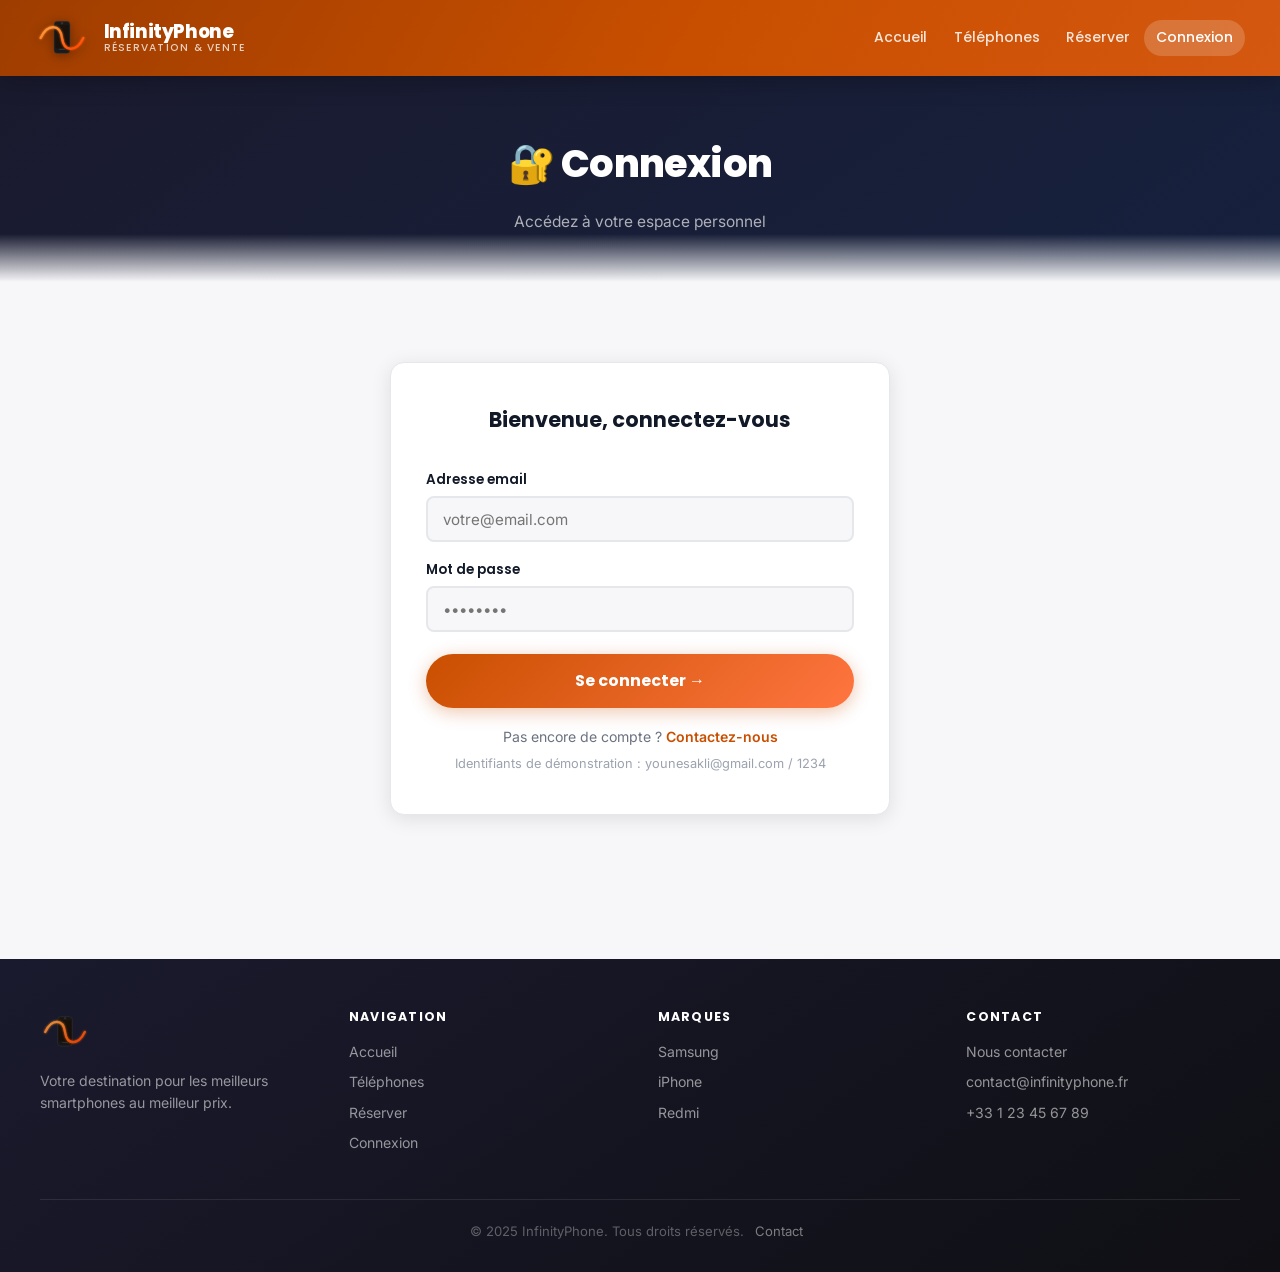
==== login.html @ a57cc5e4 "Add files via upload" ====
<!DOCTYPE html>
<html lang="fr">
<head>
  <meta charset="UTF-8" />
  <meta name="viewport" content="width=device-width, initial-scale=1.0"/>
  <title>Connexion — InfinityPhone</title>
  <link rel="stylesheet" href="styles.css">
</head>
<body>

  <!-- ===== HEADER ===== -->
  <header id="main-header">
    <div class="header-left">
      <a href="index.html"><img src="logo.svg" alt="InfinityPhone Logo" class="logo"></a>
      <div class="site-name">
        InfinityPhone
        <span>Réservation &amp; Vente</span>
      </div>
    </div>
    <nav id="main-nav">
      <a href="index.html">Accueil</a>
      <a href="telephones.html">Téléphones</a>
      <a href="reservation.html">Réserver</a>
      <a href="login.html" class="active">Connexion</a>
    </nav>
  </header>

  <!-- ===== PAGE BANNER ===== -->
  <div class="page-banner">
    <h1>🔐 Connexion</h1>
    <p>Accédez à votre espace personnel</p>
  </div>

  <!-- ===== MAIN ===== -->
  <main>
    <div class="form-wrapper">
      <h2 style="font-family:'Poppins',sans-serif;font-size:1.3rem;font-weight:700;text-align:center;margin:0 0 1.5em;color:#111827;">
        Bienvenue, connectez-vous
      </h2>

      <form id="login-form">
        <label for="email">Adresse email</label>
        <input type="email" id="email" name="email"
               placeholder="votre@email.com" required>

        <label for="password">Mot de passe</label>
        <input type="password" id="password" name="password"
               placeholder="••••••••" required>

        <button type="submit">Se connecter →</button>
      </form>

      <p class="form-note">
        Pas encore de compte ?
        <a href="contact.html">Contactez-nous</a>
      </p>
      <p class="form-note" style="margin-top:0.4em;font-size:0.8rem;color:#9ca3af;">
        Identifiants de démonstration : younesakli@gmail.com / 1234
      </p>
    </div>
  </main>

  <!-- ===== FOOTER ===== -->
  <footer>
    <div class="footer-inner">
      <div class="footer-col">
        <img src="logo.svg" alt="Logo" class="footer-logo">
        <p class="footer-tagline">Votre destination pour les meilleurs smartphones au meilleur prix.</p>
      </div>
      <div class="footer-col">
        <h4>Navigation</h4>
        <a href="index.html">Accueil</a>
        <a href="telephones.html">Téléphones</a>
        <a href="reservation.html">Réserver</a>
        <a href="login.html">Connexion</a>
      </div>
      <div class="footer-col">
        <h4>Marques</h4>
        <a href="telephones.html#samsung">Samsung</a>
        <a href="telephones.html#iphone">iPhone</a>
        <a href="telephones.html#redmi">Redmi</a>
      </div>
      <div class="footer-col">
        <h4>Contact</h4>
        <a href="contact.html">Nous contacter</a>
        <p>contact@infinityphone.fr</p>
        <p>+33 1 23 45 67 89</p>
      </div>
    </div>
    <div class="footer-bottom">
      <span>© 2025 InfinityPhone. Tous droits réservés.</span>
      <a href="contact.html">Contact</a>
    </div>
  </footer>

  <script src="script.js" defer></script>
</body>
</html>
---- styles.css ----
/* ===================================================
   InfinityPhone — Design System
   =================================================== */
@import url('https://fonts.googleapis.com/css2?family=Poppins:wght@400;500;600;700;800&family=Inter:wght@400;500&display=swap');

/* ===== RESET & VARIABLES ===== */
*, *::before, *::after { box-sizing: border-box; margin: 0; padding: 0; }

:root {
  --primary:        #c94f00;
  --primary-light:  #ff7540;
  --primary-dark:   #8a3200;
  --dark:           #0f0f14;
  --navy:           #1a1a2e;
  --surface:        #ffffff;
  --surface-alt:    #f7f7f9;
  --border:         #e5e7eb;
  --text:           #111827;
  --text-muted:     #6b7280;
  --shadow-sm:      0 1px 4px rgba(0,0,0,0.07);
  --shadow:         0 4px 20px rgba(0,0,0,0.10);
  --shadow-lift:    0 12px 40px rgba(201,79,0,0.22);
  --radius:         14px;
  --radius-sm:      8px;
  --ease:           cubic-bezier(0.4,0,0.2,1);
  --transition:     0.28s var(--ease);
  --header-h:       76px;
  --font-display:   'Poppins', Arial, sans-serif;
  --font-body:      'Inter', Arial, sans-serif;
}

body {
  font-family: var(--font-body);
  background: var(--surface-alt);
  color: var(--text);
  line-height: 1.65;
  -webkit-font-smoothing: antialiased;
}

a { text-decoration: none; color: inherit; }
img { display: block; }

/* ===== HEADER ===== */
header {
  background: linear-gradient(120deg, #9e3d00 0%, var(--primary) 55%, #d45810 100%);
  color: white;
  height: var(--header-h);
  padding: 0 2.2em;
  display: flex;
  align-items: center;
  justify-content: space-between;
  position: sticky;
  top: 0;
  z-index: 200;
  box-shadow: 0 3px 24px rgba(0,0,0,0.28);
  transition: height var(--transition), box-shadow var(--transition);
}

header.scrolled {
  height: 62px;
  box-shadow: 0 5px 32px rgba(0,0,0,0.38);
}

.header-left {
  display: flex;
  align-items: center;
  gap: 0.9em;
}

.logo {
  height: 54px;
  width: auto;
  filter: drop-shadow(0 2px 6px rgba(0,0,0,0.35));
  transition: transform var(--transition);
  flex-shrink: 0;
}
.logo:hover { transform: scale(1.06) rotate(-2deg); }

.site-name {
  font-family: var(--font-display);
  font-size: 1.15rem;
  font-weight: 800;
  letter-spacing: -0.4px;
  color: white;
  line-height: 1.1;
  display: none;
}
.site-name span { display: block; font-size: 0.65rem; font-weight: 500; letter-spacing: 0.12em; text-transform: uppercase; opacity: 0.75; }

@media (min-width: 640px) { .site-name { display: block; } }

nav {
  display: flex;
  align-items: center;
  gap: 0.15em;
  flex-wrap: nowrap;
}

nav a {
  color: rgba(255,255,255,0.85);
  padding: 0.46em 0.85em;
  border-radius: 50px;
  font-family: var(--font-display);
  font-size: 0.875rem;
  font-weight: 500;
  transition: background var(--transition), color var(--transition);
  white-space: nowrap;
}

nav a:hover, nav a.active {
  background: rgba(255,255,255,0.18);
  color: white;
}

.user-greeting {
  font-family: var(--font-display);
  font-size: 0.78rem;
  color: rgba(255,220,190,0.9);
  font-style: italic;
  padding-left: 1em;
  border-left: 1px solid rgba(255,255,255,0.2);
  margin-left: 0.5em;
  white-space: nowrap;
}

/* ===== HERO ===== */
.hero {
  background: linear-gradient(145deg, var(--navy) 0%, #16213e 50%, #0f3460 100%);
  color: white;
  padding: 5.5em 2em 5em;
  text-align: center;
  position: relative;
  overflow: hidden;
}

.hero::before {
  content: '';
  position: absolute;
  inset: 0;
  background: radial-gradient(ellipse 70% 80% at 65% 40%, rgba(201,79,0,0.17) 0%, transparent 65%);
  pointer-events: none;
}

.hero::after {
  content: '';
  position: absolute;
  bottom: 0;
  left: 0; right: 0;
  height: 64px;
  background: linear-gradient(to top, var(--surface-alt), transparent);
}

.hero-content {
  position: relative;
  z-index: 1;
  max-width: 680px;
  margin: 0 auto;
}

.hero-eyebrow {
  font-family: var(--font-display);
  font-size: 0.78rem;
  font-weight: 600;
  letter-spacing: 0.18em;
  text-transform: uppercase;
  color: var(--primary-light);
  margin-bottom: 1em;
  opacity: 0;
  animation: fadeInUp 0.5s 0.1s var(--ease) forwards;
}

.hero h1 {
  font-family: var(--font-display);
  font-size: clamp(2rem, 5.5vw, 3.6rem);
  font-weight: 800;
  line-height: 1.12;
  letter-spacing: -1.5px;
  margin-bottom: 0.6em;
  opacity: 0;
  animation: fadeInUp 0.5s 0.2s var(--ease) forwards;
}

.hero h1 .highlight {
  background: linear-gradient(90deg, #ff9050, #ffb850);
  -webkit-background-clip: text;
  -webkit-text-fill-color: transparent;
  background-clip: text;
}

.hero-sub {
  font-size: 1.05rem;
  color: rgba(255,255,255,0.68);
  max-width: 480px;
  margin: 0 auto 2.2em;
  opacity: 0;
  animation: fadeInUp 0.5s 0.3s var(--ease) forwards;
}

.hero-ctas {
  display: flex;
  gap: 1em;
  justify-content: center;
  flex-wrap: wrap;
  opacity: 0;
  animation: fadeInUp 0.5s 0.4s var(--ease) forwards;
}

/* ===== BUTTONS ===== */
.btn {
  display: inline-flex;
  align-items: center;
  gap: 0.45em;
  padding: 0.8em 1.9em;
  border-radius: 50px;
  font-family: var(--font-display);
  font-weight: 600;
  font-size: 0.93rem;
  cursor: pointer;
  border: 2px solid transparent;
  transition: transform var(--transition), box-shadow var(--transition), background var(--transition), border-color var(--transition);
}

.btn-primary {
  background: linear-gradient(135deg, var(--primary) 0%, var(--primary-light) 100%);
  color: white;
  box-shadow: 0 4px 22px rgba(201,79,0,0.42);
}
.btn-primary:hover { transform: translateY(-3px); box-shadow: 0 8px 32px rgba(201,79,0,0.54); }

.btn-ghost {
  background: rgba(255,255,255,0.1);
  color: white;
  border-color: rgba(255,255,255,0.28);
  backdrop-filter: blur(8px);
}
.btn-ghost:hover { background: rgba(255,255,255,0.2); transform: translateY(-3px); }

/* ===== MAIN WRAPPER ===== */
main {
  padding: 3em 2em 4em;
  max-width: 1300px;
  margin: 0 auto;
}

/* ===== SECTION HEADER ===== */
.section-header {
  text-align: center;
  margin-bottom: 2.8em;
}

.section-header h2 {
  font-family: var(--font-display);
  font-size: 1.85rem;
  font-weight: 700;
  color: var(--text);
  border: none;
  display: block;
  padding: 0;
  margin: 0 0 0.4em;
}

.section-header p { color: var(--text-muted); font-size: 1rem; }

.divider {
  width: 44px; height: 4px;
  background: linear-gradient(90deg, var(--primary), var(--primary-light));
  border-radius: 2px;
  margin: 0.8em auto 0;
}

/* Fallback h2 for pages without .section-header */
main > h2, section > h2 {
  font-family: var(--font-display);
  font-size: 1.5rem;
  font-weight: 700;
  color: var(--text);
  text-align: center;
  margin: 2.5em 0 1.2em;
  border: none;
  padding: 0;
  display: flex;
  align-items: center;
  gap: 0.75em;
}

main > h2::before, main > h2::after,
section > h2::before, section > h2::after {
  content: '';
  flex: 1;
  height: 2px;
  background: var(--border);
  border-radius: 1px;
}

/* ===== FEATURES / WHY US ===== */
.features-grid {
  display: grid;
  grid-template-columns: repeat(auto-fit, minmax(200px, 1fr));
  gap: 1.4em;
  margin: 1em 0 3em;
}

.feature-card {
  background: var(--surface);
  border: 1px solid var(--border);
  border-radius: var(--radius);
  padding: 2em 1.4em;
  text-align: center;
  box-shadow: var(--shadow-sm);
  transition: transform var(--transition), box-shadow var(--transition);
}

.feature-card:hover { transform: translateY(-5px); box-shadow: var(--shadow); }

.feature-icon { font-size: 2.6rem; margin-bottom: 0.65em; }

.feature-card h3 {
  font-family: var(--font-display);
  font-size: 1rem;
  font-weight: 700;
  margin-bottom: 0.4em;
}

.feature-card p { color: var(--text-muted); font-size: 0.88rem; line-height: 1.5; }

/* ===== CAROUSEL ===== */
.carousel-section {
  background: var(--dark);
  padding: 3em 0 3.2em;
  overflow: hidden;
}

.carousel-label {
  font-family: var(--font-display);
  font-size: 0.72rem;
  font-weight: 700;
  letter-spacing: 0.18em;
  text-transform: uppercase;
  color: rgba(255,255,255,0.38);
  text-align: center;
  margin-bottom: 2em;
}

.carousel {
  overflow: hidden;
  position: relative;
  padding: 1.2em 0;
}

.carousel::before, .carousel::after {
  content: '';
  position: absolute;
  top: 0; bottom: 0;
  width: 100px;
  z-index: 2;
  pointer-events: none;
}
.carousel::before { left: 0; background: linear-gradient(to right, var(--dark), transparent); }
.carousel::after  { right: 0; background: linear-gradient(to left, var(--dark), transparent); }

.carousel-track {
  display: flex;
  gap: 2.5em;
  width: max-content;
  animation: marquee 30s linear infinite;
  align-items: center;
}

.carousel-track:hover { animation-play-state: paused; }

.carousel-track img {
  height: 260px;
  width: auto;
  object-fit: contain;
  border-radius: 10px;
  filter: brightness(0.88);
  margin: 0.6em 0;
  transition: filter var(--transition), transform 0.4s var(--ease);
}
.carousel-track img:hover { filter: brightness(1.04); transform: scale(1.06); }

@keyframes marquee {
  from { transform: translateX(0); }
  to   { transform: translateX(-50%); }
}

/* ===== PHONE GRID ===== */
.phones-header {
  display: flex;
  align-items: center;
  gap: 0.8em;
  margin: 3em 0 1.2em;
}

.phones-header h2 {
  font-family: var(--font-display);
  font-size: 1.3rem;
  font-weight: 700;
  color: var(--text);
  white-space: nowrap;
  margin: 0;
}

.phones-header h2::before, .phones-header h2::after { display: none; }

.brand-line {
  flex: 1;
  height: 2px;
  background: linear-gradient(to right, var(--border), transparent);
  border-radius: 1px;
}

.phone-list {
  display: grid;
  grid-template-columns: repeat(auto-fill, minmax(215px, 1fr));
  gap: 1.1em;
}

.phone-item {
  background: var(--surface);
  border: 1px solid var(--border);
  border-radius: var(--radius);
  padding: 1.5em 1.2em 1.2em;
  text-align: center;
  display: flex;
  flex-direction: column;
  align-items: center;
  position: relative;
  overflow: hidden;
  transition: transform var(--transition), box-shadow var(--transition), border-color var(--transition);
}

.phone-item::before {
  content: '';
  position: absolute;
  bottom: 0; left: 0; right: 0;
  height: 3px;
  background: linear-gradient(90deg, var(--primary), var(--primary-light));
  transform: scaleX(0);
  transition: transform var(--transition);
  transform-origin: center;
}

.phone-item:hover {
  transform: translateY(-8px);
  box-shadow: var(--shadow-lift);
  border-color: rgba(201,79,0,0.28);
}

.phone-item:hover::before { transform: scaleX(1); }

.phone-item img {
  height: 170px;
  width: auto;
  max-width: 100%;
  object-fit: contain;
  transition: transform 0.4s var(--ease);
}

.phone-item:hover img { transform: scale(1.1) translateY(-4px); }

.phone-name {
  font-family: var(--font-display);
  font-size: 0.9rem;
  font-weight: 600;
  color: var(--text);
  margin: 0.85em 0 0.25em;
  line-height: 1.3;
}

.phone-price {
  font-family: var(--font-display);
  font-size: 0.95rem;
  font-weight: 700;
  color: var(--primary);
  margin-bottom: 1em;
}

.reserve-btn {
  display: inline-block;
  background: linear-gradient(135deg, var(--primary) 0%, var(--primary-light) 100%);
  color: white;
  padding: 0.52em 1.4em;
  border-radius: 50px;
  font-family: var(--font-display);
  font-size: 0.82rem;
  font-weight: 600;
  margin-top: auto;
  transition: transform var(--transition), box-shadow var(--transition);
  box-shadow: 0 2px 10px rgba(201,79,0,0.25);
}

.reserve-btn:hover {
  transform: scale(1.06);
  box-shadow: 0 5px 18px rgba(201,79,0,0.38);
}

/* ===== FILTER TABS ===== */
.filter-bar {
  display: flex;
  justify-content: center;
  gap: 0.6em;
  flex-wrap: wrap;
  margin: 0 0 2em;
}

.filter-tab {
  padding: 0.5em 1.4em;
  border-radius: 50px;
  border: 2px solid var(--border);
  background: var(--surface);
  font-family: var(--font-display);
  font-size: 0.87rem;
  font-weight: 600;
  color: var(--text-muted);
  cursor: pointer;
  transition: all var(--transition);
  user-select: none;
}

.filter-tab:hover, .filter-tab.active {
  background: var(--primary);
  border-color: var(--primary);
  color: white;
  box-shadow: 0 4px 14px rgba(201,79,0,0.28);
  transform: translateY(-1px);
}

/* ===== PAGE BANNER ===== */
.page-banner {
  background: linear-gradient(145deg, var(--navy) 0%, #16213e 100%);
  color: white;
  padding: 3.5em 2em 3em;
  text-align: center;
  position: relative;
  overflow: hidden;
}

.page-banner::after {
  content: '';
  position: absolute;
  bottom: 0; left: 0; right: 0;
  height: 48px;
  background: linear-gradient(to top, var(--surface-alt), transparent);
}

.page-banner h1 {
  font-family: var(--font-display);
  font-size: clamp(1.6rem, 4vw, 2.4rem);
  font-weight: 800;
  letter-spacing: -0.8px;
  margin-bottom: 0.35em;
}

.page-banner p { color: rgba(255,255,255,0.65); font-size: 0.97rem; }

/* ===== FORMS ===== */
.form-wrapper {
  background: var(--surface);
  border: 1px solid var(--border);
  border-radius: var(--radius);
  padding: 2.5em 2.2em;
  max-width: 500px;
  margin: 2em auto 0;
  box-shadow: var(--shadow);
}

form label {
  display: block;
  font-family: var(--font-display);
  font-size: 0.84rem;
  font-weight: 600;
  color: var(--text);
  margin-bottom: 0.38em;
}

form input,
form textarea,
form select {
  width: 100%;
  margin-bottom: 1.1em;
  padding: 0.76em 1em;
  border: 2px solid var(--border);
  border-radius: var(--radius-sm);
  font-family: var(--font-body);
  font-size: 0.95rem;
  color: var(--text);
  background: var(--surface-alt);
  outline: none;
  transition: border-color var(--transition), box-shadow var(--transition), background var(--transition);
}

form input:focus,
form textarea:focus,
form select:focus {
  border-color: var(--primary);
  box-shadow: 0 0 0 3.5px rgba(201,79,0,0.11);
  background: var(--surface);
}

form textarea {
  min-height: 120px;
  resize: vertical;
}

form button[type="submit"],
form button {
  width: 100%;
  background: linear-gradient(135deg, var(--primary) 0%, var(--primary-light) 100%);
  color: white;
  padding: 0.9em;
  border: none;
  border-radius: 50px;
  font-family: var(--font-display);
  font-weight: 700;
  font-size: 1rem;
  cursor: pointer;
  box-shadow: 0 4px 18px rgba(201,79,0,0.32);
  transition: transform var(--transition), box-shadow var(--transition);
  margin-top: 0.3em;
}

form button[type="submit"]:hover,
form button:hover {
  transform: translateY(-2px);
  box-shadow: 0 8px 28px rgba(201,79,0,0.44);
}

.form-note {
  text-align: center;
  margin-top: 1.2em;
  font-size: 0.88rem;
  color: var(--text-muted);
}

.form-note a { color: var(--primary); font-weight: 600; }

/* ===== CONTACT PAGE ===== */
.contact-layout {
  display: grid;
  grid-template-columns: 1fr 1.7fr;
  gap: 2em;
  max-width: 880px;
  margin: 2em auto 0;
}

@media (max-width: 720px) {
  .contact-layout { grid-template-columns: 1fr; }
}

.contact-info {
  background: linear-gradient(160deg, var(--primary-dark) 0%, var(--primary) 100%);
  border-radius: var(--radius);
  padding: 2.2em 1.8em;
  color: white;
}

.contact-info h3 {
  font-family: var(--font-display);
  font-size: 1.15rem;
  font-weight: 700;
  margin-bottom: 1.5em;
}

.contact-item {
  display: flex;
  align-items: flex-start;
  gap: 0.9em;
  margin-bottom: 1.3em;
  font-size: 0.9rem;
}

.contact-item .ci-icon { font-size: 1.3rem; flex-shrink: 0; margin-top: 0.05em; }
.contact-item strong { display: block; font-family: var(--font-display); font-size: 0.8rem; letter-spacing: 0.05em; opacity: 0.7; margin-bottom: 0.15em; text-transform: uppercase; }
.contact-item p { margin: 0; opacity: 0.9; }

.contact-form-box {
  background: var(--surface);
  border: 1px solid var(--border);
  border-radius: var(--radius);
  padding: 2.2em;
  box-shadow: var(--shadow);
}

.contact-form-box h2 {
  font-family: var(--font-display);
  font-size: 1.25rem;
  font-weight: 700;
  margin: 0 0 1.4em;
  text-align: left;
}
.contact-form-box h2::before, .contact-form-box h2::after { display: none; }

/* ===== FOOTER ===== */
footer {
  background: linear-gradient(145deg, var(--navy) 0%, var(--dark) 100%);
  color: rgba(255,255,255,0.68);
  padding: 3em 2.5em 1.8em;
  margin-top: 5em;
}

.footer-inner {
  display: grid;
  grid-template-columns: repeat(auto-fit, minmax(165px, 1fr));
  gap: 2.2em;
  max-width: 1200px;
  margin: 0 auto 2.4em;
}

.footer-col h4 {
  font-family: var(--font-display);
  font-size: 0.78rem;
  font-weight: 700;
  text-transform: uppercase;
  letter-spacing: 0.1em;
  color: white;
  margin-bottom: 1em;
}

.footer-col p,
.footer-col a {
  display: block;
  color: rgba(255,255,255,0.55);
  font-size: 0.88rem;
  margin-bottom: 0.5em;
  transition: color var(--transition);
}

.footer-col a:hover { color: var(--primary-light); }

.footer-logo {
  height: 50px;
  width: auto;
  filter: brightness(0.9);
  margin-bottom: 0.8em;
}

.footer-tagline {
  font-size: 0.82rem;
  color: rgba(255,255,255,0.4);
  line-height: 1.6;
}

.footer-bottom {
  border-top: 1px solid rgba(255,255,255,0.09);
  padding-top: 1.6em;
  text-align: center;
  font-size: 0.82rem;
  color: rgba(255,255,255,0.32);
}

.footer-bottom a {
  color: rgba(255,255,255,0.45);
  margin: 0 0.5em;
  transition: color var(--transition);
}
.footer-bottom a:hover { color: var(--primary-light); }

/* ===== ANIMATIONS ===== */
@keyframes fadeInUp {
  from { opacity: 0; transform: translateY(20px); }
  to   { opacity: 1; transform: translateY(0); }
}

@keyframes fadeIn {
  from { opacity: 0; }
  to   { opacity: 1; }
}

.fade-in-up {
  opacity: 0;
  animation: fadeInUp 0.5s var(--ease) forwards;
}

/* Phone card entrance */
.phone-item {
  opacity: 0;
  animation: fadeInUp 0.4s var(--ease) forwards;
}

/* ===== NOTIFICATION TOAST ===== */
.toast {
  position: fixed;
  bottom: 2em;
  left: 50%;
  transform: translateX(-50%) translateY(20px);
  background: var(--dark);
  color: white;
  padding: 0.85em 1.8em;
  border-radius: 50px;
  font-family: var(--font-display);
  font-size: 0.9rem;
  font-weight: 500;
  box-shadow: 0 8px 32px rgba(0,0,0,0.35);
  opacity: 0;
  transition: opacity 0.3s ease, transform 0.3s ease;
  z-index: 9999;
  pointer-events: none;
}

.toast.show {
  opacity: 1;
  transform: translateX(-50%) translateY(0);
}

.toast.success { border-left: 4px solid #22c55e; }
.toast.error   { border-left: 4px solid #ef4444; }

/* ===== RESPONSIVE ===== */
@media (max-width: 768px) {
  :root { --header-h: 64px; }
  header { padding: 0 1em; }
  nav a { padding: 0.38em 0.65em; font-size: 0.8rem; }
  .hero { padding: 3.5em 1.5em 4em; }
  main { padding: 2em 1em 3em; }
  .phone-list { grid-template-columns: repeat(auto-fill, minmax(160px, 1fr)); gap: 0.85em; }
  .phone-item img { height: 130px; }
  .carousel-track img { height: 200px; }
  .form-wrapper { padding: 1.6em 1.2em; }
  footer { padding: 2.5em 1.5em 1.5em; margin-top: 3em; }
}

@media (max-width: 480px) {
  .phone-list { grid-template-columns: repeat(2, 1fr); }
  .hero h1 { font-size: 1.85rem; }
}
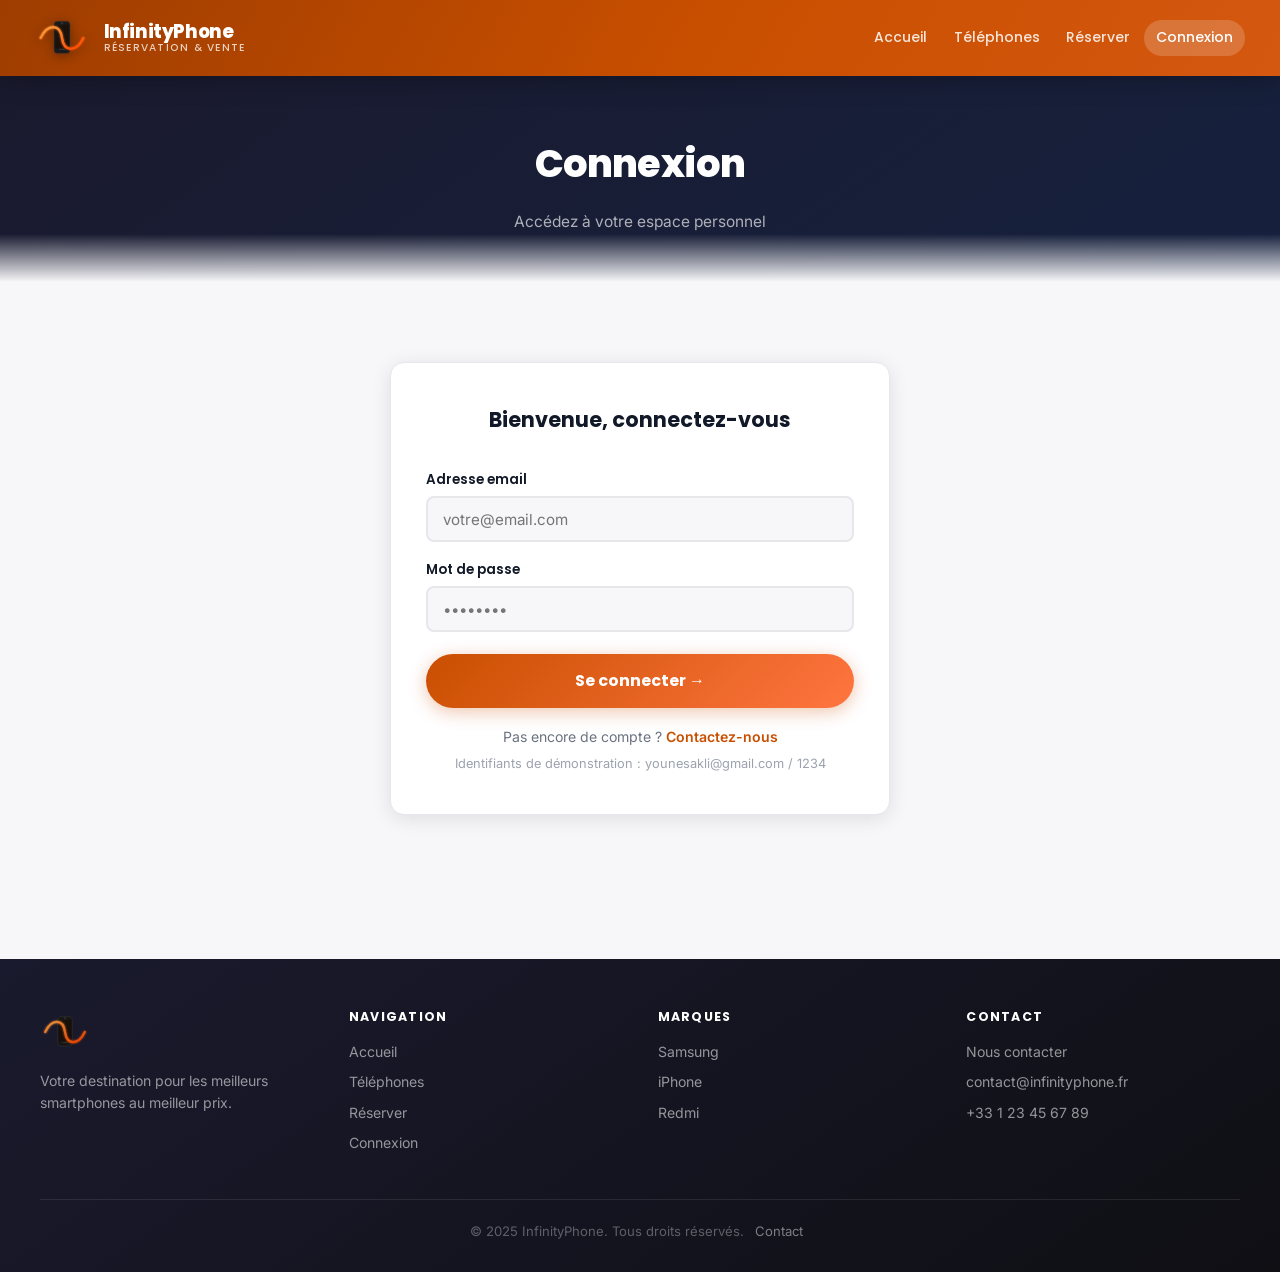
==== commit d97542d4: "Remove emoji from login header" ====
--- a/login.html
+++ b/login.html
@@ -1,99 +1,99 @@
-<!DOCTYPE html>
-<html lang="fr">
-<head>
-  <meta charset="UTF-8" />
-  <meta name="viewport" content="width=device-width, initial-scale=1.0"/>
-  <title>Connexion — InfinityPhone</title>
-  <link rel="stylesheet" href="styles.css">
-</head>
-<body>
-
-  <!-- ===== HEADER ===== -->
-  <header id="main-header">
-    <div class="header-left">
-      <a href="index.html"><img src="logo.svg" alt="InfinityPhone Logo" class="logo"></a>
-      <div class="site-name">
-        InfinityPhone
-        <span>Réservation &amp; Vente</span>
-      </div>
-    </div>
-    <nav id="main-nav">
-      <a href="index.html">Accueil</a>
-      <a href="telephones.html">Téléphones</a>
-      <a href="reservation.html">Réserver</a>
-      <a href="login.html" class="active">Connexion</a>
-    </nav>
-  </header>
-
-  <!-- ===== PAGE BANNER ===== -->
-  <div class="page-banner">
-    <h1>🔐 Connexion</h1>
-    <p>Accédez à votre espace personnel</p>
-  </div>
-
-  <!-- ===== MAIN ===== -->
-  <main>
-    <div class="form-wrapper">
-      <h2 style="font-family:'Poppins',sans-serif;font-size:1.3rem;font-weight:700;text-align:center;margin:0 0 1.5em;color:#111827;">
-        Bienvenue, connectez-vous
-      </h2>
-
-      <form id="login-form">
-        <label for="email">Adresse email</label>
-        <input type="email" id="email" name="email"
-               placeholder="votre@email.com" required>
-
-        <label for="password">Mot de passe</label>
-        <input type="password" id="password" name="password"
-               placeholder="••••••••" required>
-
-        <button type="submit">Se connecter →</button>
-      </form>
-
-      <p class="form-note">
-        Pas encore de compte ?
-        <a href="contact.html">Contactez-nous</a>
-      </p>
-      <p class="form-note" style="margin-top:0.4em;font-size:0.8rem;color:#9ca3af;">
-        Identifiants de démonstration : younesakli@gmail.com / 1234
-      </p>
-    </div>
-  </main>
-
-  <!-- ===== FOOTER ===== -->
-  <footer>
-    <div class="footer-inner">
-      <div class="footer-col">
-        <img src="logo.svg" alt="Logo" class="footer-logo">
-        <p class="footer-tagline">Votre destination pour les meilleurs smartphones au meilleur prix.</p>
-      </div>
-      <div class="footer-col">
-        <h4>Navigation</h4>
-        <a href="index.html">Accueil</a>
-        <a href="telephones.html">Téléphones</a>
-        <a href="reservation.html">Réserver</a>
-        <a href="login.html">Connexion</a>
-      </div>
-      <div class="footer-col">
-        <h4>Marques</h4>
-        <a href="telephones.html#samsung">Samsung</a>
-        <a href="telephones.html#iphone">iPhone</a>
-        <a href="telephones.html#redmi">Redmi</a>
-      </div>
-      <div class="footer-col">
-        <h4>Contact</h4>
-        <a href="contact.html">Nous contacter</a>
-        <p>contact@infinityphone.fr</p>
-        <p>+33 1 23 45 67 89</p>
-      </div>
-    </div>
-    <div class="footer-bottom">
-      <span>© 2025 InfinityPhone. Tous droits réservés.</span>
-      <a href="contact.html">Contact</a>
-    </div>
-  </footer>
-
-  <script src="script.js" defer></script>
-</body>
-</html>
+<!DOCTYPE html>
+<html lang="fr">
+<head>
+  <meta charset="UTF-8" />
+  <meta name="viewport" content="width=device-width, initial-scale=1.0"/>
+  <title>Connexion — InfinityPhone</title>
+  <link rel="stylesheet" href="styles.css">
+</head>
+<body>
 
+  <!-- ===== HEADER ===== -->
+  <header id="main-header">
+    <div class="header-left">
+      <a href="index.html"><img src="logo.svg" alt="InfinityPhone Logo" class="logo"></a>
+      <div class="site-name">
+        InfinityPhone
+        <span>Réservation &amp; Vente</span>
+      </div>
+    </div>
+    <nav id="main-nav">
+      <a href="index.html">Accueil</a>
+      <a href="telephones.html">Téléphones</a>
+      <a href="reservation.html">Réserver</a>
+      <a href="login.html" class="active">Connexion</a>
+    </nav>
+  </header>
+
+  <!-- ===== PAGE BANNER ===== -->
+  <div class="page-banner">
+    <h1> Connexion</h1>
+    <p>Accédez à votre espace personnel</p>
+  </div>
+
+  <!-- ===== MAIN ===== -->
+  <main>
+    <div class="form-wrapper">
+      <h2 style="font-family:'Poppins',sans-serif;font-size:1.3rem;font-weight:700;text-align:center;margin:0 0 1.5em;color:#111827;">
+        Bienvenue, connectez-vous
+      </h2>
+
+      <form id="login-form">
+        <label for="email">Adresse email</label>
+        <input type="email" id="email" name="email"
+               placeholder="votre@email.com" required>
+
+        <label for="password">Mot de passe</label>
+        <input type="password" id="password" name="password"
+               placeholder="••••••••" required>
+
+        <button type="submit">Se connecter →</button>
+      </form>
+
+      <p class="form-note">
+        Pas encore de compte ?
+        <a href="contact.html">Contactez-nous</a>
+      </p>
+      <p class="form-note" style="margin-top:0.4em;font-size:0.8rem;color:#9ca3af;">
+        Identifiants de démonstration : younesakli@gmail.com / 1234
+      </p>
+    </div>
+  </main>
+
+  <!-- ===== FOOTER ===== -->
+  <footer>
+    <div class="footer-inner">
+      <div class="footer-col">
+        <img src="logo.svg" alt="Logo" class="footer-logo">
+        <p class="footer-tagline">Votre destination pour les meilleurs smartphones au meilleur prix.</p>
+      </div>
+      <div class="footer-col">
+        <h4>Navigation</h4>
+        <a href="index.html">Accueil</a>
+        <a href="telephones.html">Téléphones</a>
+        <a href="reservation.html">Réserver</a>
+        <a href="login.html">Connexion</a>
+      </div>
+      <div class="footer-col">
+        <h4>Marques</h4>
+        <a href="telephones.html#samsung">Samsung</a>
+        <a href="telephones.html#iphone">iPhone</a>
+        <a href="telephones.html#redmi">Redmi</a>
+      </div>
+      <div class="footer-col">
+        <h4>Contact</h4>
+        <a href="contact.html">Nous contacter</a>
+        <p>contact@infinityphone.fr</p>
+        <p>+33 1 23 45 67 89</p>
+      </div>
+    </div>
+    <div class="footer-bottom">
+      <span>© 2025 InfinityPhone. Tous droits réservés.</span>
+      <a href="contact.html">Contact</a>
+    </div>
+  </footer>
+
+  <script src="script.js" defer></script>
+</body>
+</html>
+
